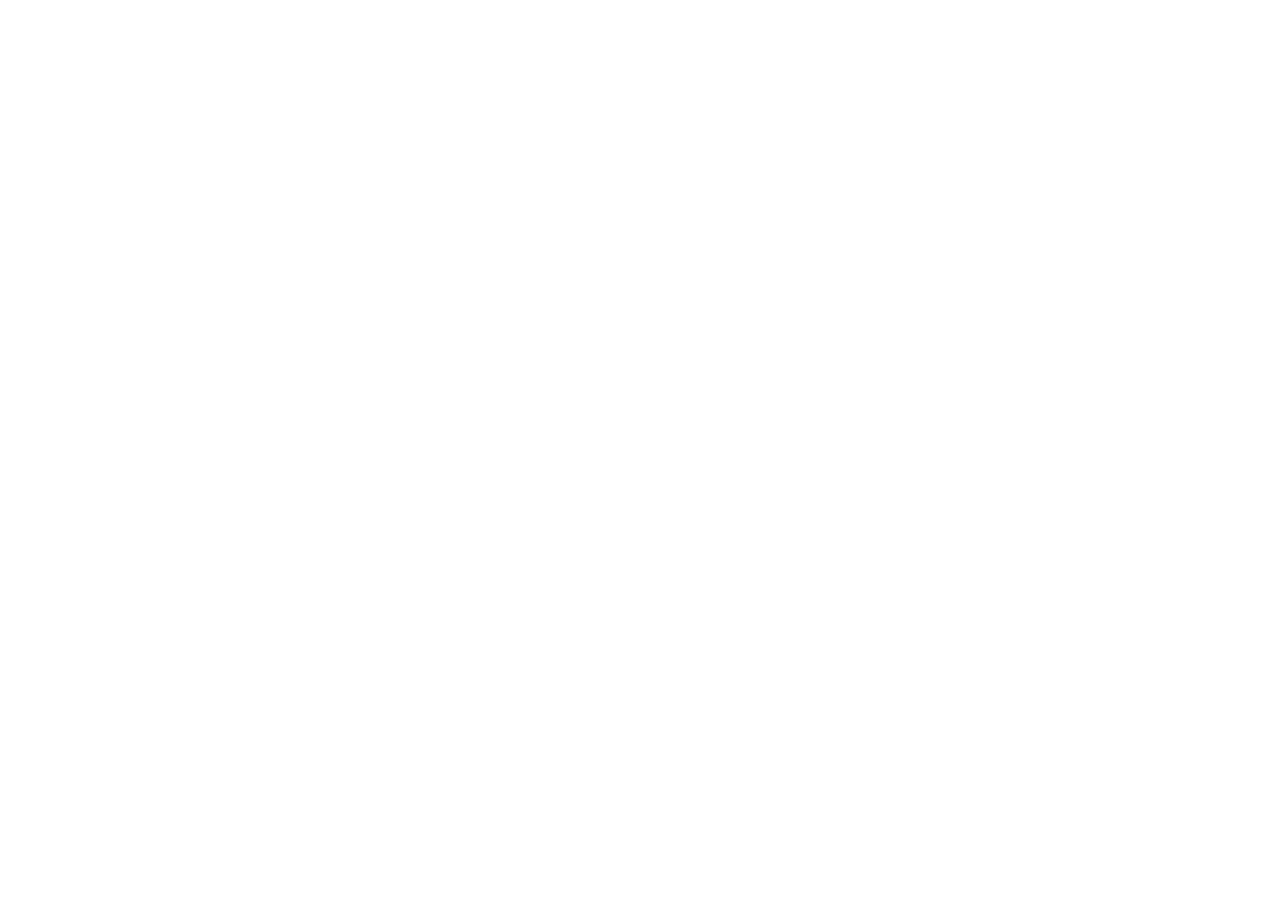
==== home.html @ 01692dbe "backend of tic tac toe game, with some css and html. add 2 players, play against one another, winner" ====
<!DOCTYPE html>
<html lang="en">
<head>
    <meta charset="UTF-8">
    <meta http-equiv="X-UA-Compatible" content="IE=edge">
    <meta name="viewport" content="width=device-width, initial-scale=1.0">
    <link rel= "stylesheet" href= "style.css">
    <script src = "index.js" defer></script>
    <title>Document</title>
</head>
<body>
    
</body>
</html>
---- style.css ----
/* http://meyerweb.com/eric/tools/css/reset/ 
   v2.0 | 20110126
   License: none (public domain)
*/

html, body, div, span, applet, object, iframe,
h1, h2, h3, h4, h5, h6, p, blockquote, pre,
a, abbr, acronym, address, big, cite, code,
del, dfn, em, img, ins, kbd, q, s, samp,
small, strike, strong, sub, sup, tt, var,
b, u, i, center,
dl, dt, dd, ol, ul, li,
fieldset, form, label, legend,
table, caption, tbody, tfoot, thead, tr, th, td,
article, aside, canvas, details, embed, 
figure, figcaption, footer, header, hgroup, 
menu, nav, output, ruby, section, summary,
time, mark, audio, video {
	margin: 0;
	padding: 0;
	border: 0;
	font-size: 100%;
	font: inherit;
	vertical-align: baseline;
}
/* HTML5 display-role reset for older browsers */
article, aside, details, figcaption, figure, 
footer, header, hgroup, menu, nav, section {
	display: block;
}
body {
	line-height: 1;
    height:100vh;
    width:100vw;
}
ol, ul {
	list-style: none;
}
blockquote, q {
	quotes: none;
}
blockquote:before, blockquote:after,
q:before, q:after {
	content: '';
	content: none;
}
table {
	border-collapse: collapse;
	border-spacing: 0;
}
.playerContainer {
	display:flex;
	height:100vh;
	justify-content:center;
	align-items:center;
	gap:25px;

}

#gameBoard {
    display:grid;
    width:500px;
    height:500px;
    background-color:blue;
    
}

#p1Card, #p2Card {
	display:flex;
	background-color:lightskyblue;
	width:200px;
	height:400px;
}

.modal {
	position: fixed;
    left: 0;
    top: 0;
    width: 100%; /*take up entire screen*/
    height: 100%;/*take up entire screen*/
    background-color: rgba(0, 0, 0, 0.5);
    opacity: 0;
    visibility: hidden; /*Won't appear until triggered by event*/
    transform: scale(1.1);
    transition: visibility 0s linear 0.25s, opacity 0.25s 0s, transform 0.25s;
}

.modal-content {
    position: absolute;
    top: 50%;/*position in center of screen */
    left: 50%;
    transform: translate(-50%, -50%);
    background-color: white;
    padding: 1rem 1.5rem;
    width: 24rem;
    border-radius: 0.5rem;
}
#close {
    float: right;
    width: 1.5rem;
    line-height: 1.5rem;
    text-align: center;
    cursor: pointer;
    border-radius: 0.25rem;
    background-color: lightgray;
}

#close:hover {
    background-color: darkgray;
}

.show-modal {
    opacity: 1;
    visibility: visible;
    transform: scale(1.0);
    transition: visibility 0s linear 0s, opacity 0.25s 0s, transform 0.25s;
}
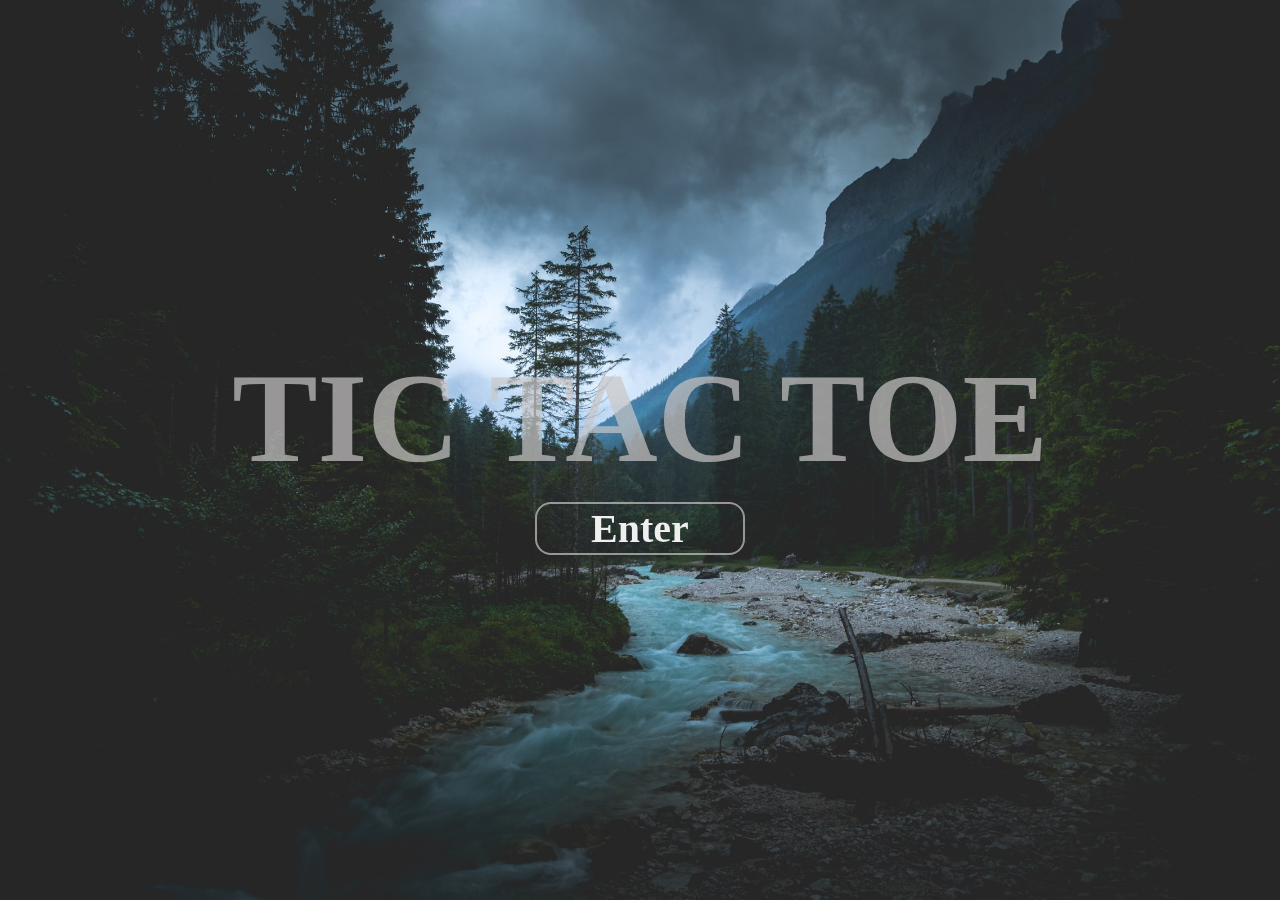
==== commit 92705bc0: "completed CSS and HTML. Added a modal to the JS, and a notification for a tie." ====
--- a/home.html
+++ b/home.html
@@ -9,6 +9,9 @@
     <title>Document</title>
 </head>
 <body>
-    
+   <div class = "transparent">
+       <div class=homeText>TIC TAC TOE</div>
+       <button id="enter" onclick="location.href='players.html';">Enter</button>
+   </div>
 </body>
 </html>--- a/style.css
+++ b/style.css
@@ -28,11 +28,19 @@
 footer, header, hgroup, menu, nav, section {
 	display: block;
 }
+@import url('https://fonts.googleapis.com/css?family=Cairo');
 body {
-	line-height: 1;
+	
     height:100vh;
     width:100vw;
-}
+	background-image: url('images/background.jpg');
+	background-size:cover;
+	background-position:center,bottom;
+    overflow:hidden;
+    font-family:"Cairo";
+	
+}
+
 ol, ul {
 	list-style: none;
 }
@@ -48,28 +56,47 @@
 	border-collapse: collapse;
 	border-spacing: 0;
 }
-.playerContainer {
+.gameBoardContainer {
 	display:flex;
+    flex-direction:column;
 	height:100vh;
+    width:100vw;
 	justify-content:center;
 	align-items:center;
 	gap:25px;
 
+
+}
+.dataPlayers {
+    display:flex;
 }
 
 #gameBoard {
     display:grid;
     width:500px;
     height:500px;
-    background-color:blue;
-    
+    background-color: rgba(0,0,0,0.2);
+    grid-column:2/5;
+    
+    
+}
+.dataPlayers {
+    display:flex;
+    align-items:center;
 }
 
 #p1Card, #p2Card {
 	display:flex;
-	background-color:lightskyblue;
+    flex-direction:column;
+    align-items:center;
+    justify-content:center;
+	background-color:rgba(0,0,0,0.5);
 	width:200px;
-	height:400px;
+	height:300px;
+    border-radius:1rem;
+    margin:20px;
+    
+   
 }
 
 .modal {
@@ -115,3 +142,183 @@
     transform: scale(1.0);
     transition: visibility 0s linear 0s, opacity 0.25s 0s, transform 0.25s;
 }
+#playerContainer{
+	background-color:rgb(20, 18, 18);
+    opacity:.8;
+	height:400px;
+	width:300px;
+    display:grid;
+    grid-template-columns:1fr 3fr 1fr;
+    grid-template-rows:4fr 1fr;
+    justify-content:center;
+    border-radius:1rem;
+    border:4px solid rgb(0, 9, 12);
+    margin-top:20px;
+    justify-items:center;
+
+}
+
+
+
+canvas {
+	position:absolute;
+	background:black;
+	top:0;
+	left:0;
+}
+#pSelectionContainer {
+    display:flex;
+    flex-direction:column;
+    justify-content:center;
+    align-items:center;
+    height:100vh;
+    width:100vw;
+}
+
+h1{
+    font-size:4rem;
+    background-image: url(https://media.giphy.com/media/GFXNdR1tuMopi/giphy.gif); 
+    background-size: cover;
+    color: transparent;
+    -moz-background-clip: text;
+        background-clip:text;
+    -webkit-background-clip: text;
+    font-family: "Cairo";
+    letter-spacing:1px;
+    font-weight:700;
+    margin-bottom:50px;
+}
+
+h2{
+    
+        font-size:4rem;
+        background-image: url(https://media.giphy.com/media/13ZEwDgIZtK1y/giphy.gif);
+        background-size: cover;
+        color: transparent;
+        -moz-background-clip: text;
+            background-clip:text;
+        -webkit-background-clip: text;
+        font-family: "Cairo";
+        letter-spacing:1px;
+        font-weight:700;
+        margin-top:20px;
+       
+}
+form {
+    display:flex;
+    flex-direction:column;
+}
+input {
+    width:100px;
+    height:200px;
+    border-radius:1rem;
+    margin-top:10px;
+    border:0;
+    outline:0;
+    background-color:rgb(20, 18, 18);
+    opacity:.8;
+    font-size:1.5rem;
+    color:white;
+}
+input:focus{
+    outline:none!important;
+}
+  
+#playerSelection1, #playerSelection2 {
+    width:100px;
+    height:200px;
+    display:flex;
+    flex-direction:column;
+    margin-left:30px;
+    margin-right:30px;
+    gap:10px;
+    font-family:"Cairo";
+}
+#p1Name, #p2Name {
+    animation: MoveUpDown 1s linear infinite;
+    margin-top:40px;
+    color:white;
+    font-weight: 300;
+
+}
+#p1Display, #p2Display {
+    font-family: "Cairo";
+    font-size:1.5rem;
+    margin-top:20px;
+    color:rgba(167, 163, 163, 0.5);
+}
+#p1Name:hover , #p2Name:hover{
+color:white;
+}
+@keyframes MoveUpDown {
+    0%, 100% {
+      transform: translateY(0px);
+    }
+    50% {
+      transform: translateY(-10px);
+    }}
+#btn{
+    border-radius:1rem;
+    border:2px solid rgb(0, 9, 12);
+    height:200px;
+    font-size:2rem;
+    margin-bottom:10px;
+    width:200px;
+    height:50px;
+    line-height:25px;
+    grid-column:1/3;
+    color:rgba(201, 198, 198);
+    background-image:linear-gradient(to right, #3da5c4, rgb(0, 0, 0));
+    opacity:8;
+    font-family: "Cairo";
+    letter-spacing:1px;
+    font-weight:500;
+  
+}
+#btn:hover {
+    background-image:linear-gradient(to right, #3da5c4, rgb(0, 0, 0));
+    color:black;
+    border:2px solid rgba(201, 198, 198)
+}
+#p1score, #p2score {
+    font-size:1.8rem;
+    font-family:"Cairo";
+    font-weight:700;
+    color:#3da5c4;
+   
+}
+#right , #left {
+    display:flex;
+    flex-direction:column;
+    align-items:center;
+}
+.transparent {
+    height:100vh;
+    width:100vw;
+  display:flex;
+  flex-direction:column;
+  justify-content:center;
+  align-items:center;
+}
+.homeText {
+    font-family:"cairo";
+    font-size:8rem;
+    font-weight:900;
+    color:rgba(201, 198, 198, 0.7);
+    
+}
+#enter {
+    background-image: url(https://media.giphy.com/media/xT9GEDhzERbjDD15O8/giphy.gif); 
+    background-size: cover;
+    color: transparent;
+    -moz-background-clip: text;
+        background-clip:text;
+    -webkit-background-clip: text;
+    font-family: "Cairo";
+    width:210px;
+    font-size:2.5em;
+    margin-top:10px;
+    border-radius: 1rem;
+    font-weight:700;
+    border:2px solid rgba(201, 198, 198, 0.7)
+}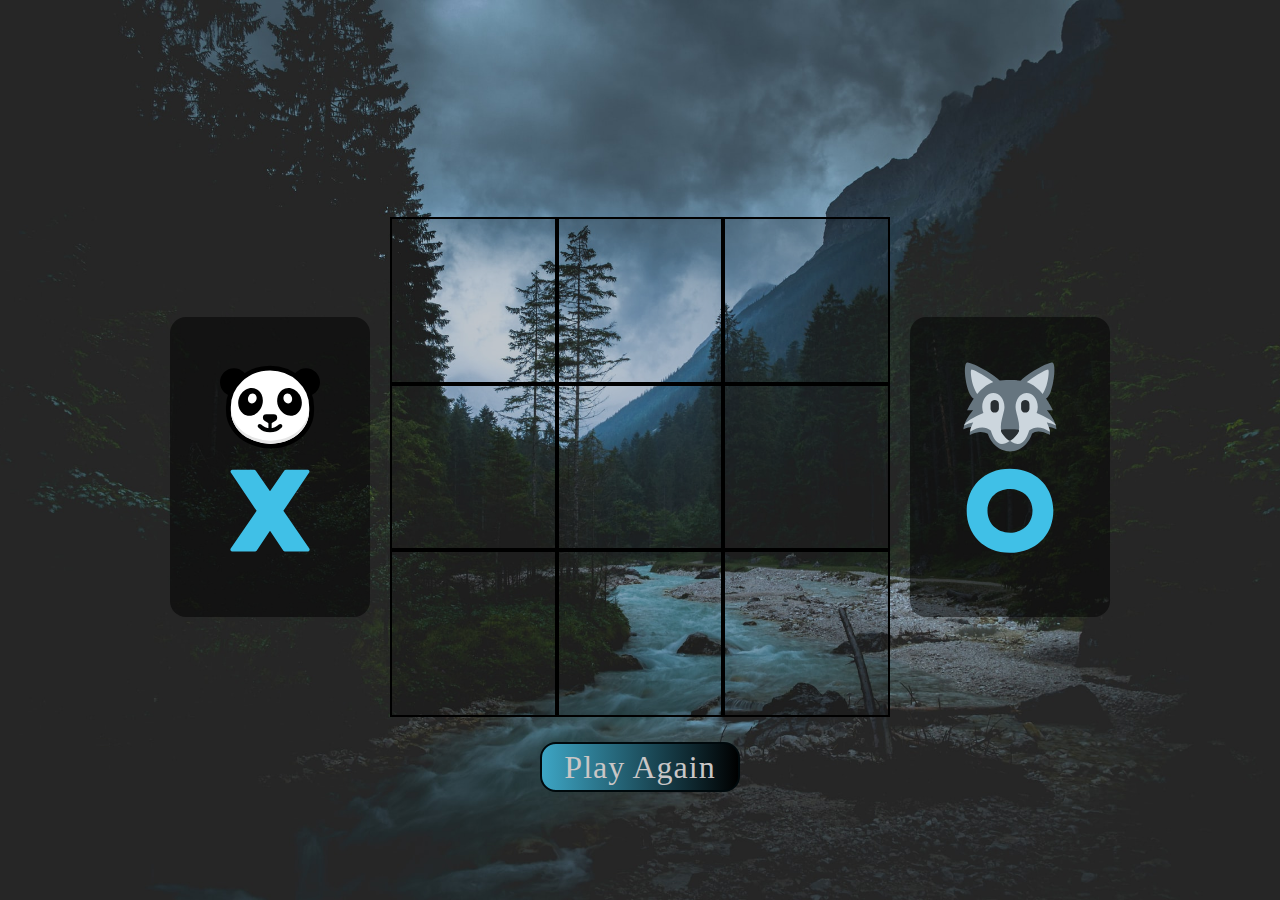
==== commit e14bacc9: "switched the file names around." ====
--- a/home.html
+++ b/home.html
@@ -1,3 +1,4 @@
+
 <!DOCTYPE html>
 <html lang="en">
 <head>
@@ -8,10 +9,46 @@
     <script src = "index.js" defer></script>
     <title>Document</title>
 </head>
-<body>
-   <div class = "transparent">
-       <div class=homeText>TIC TAC TOE</div>
-       <button id="enter" onclick="location.href='players.html';">Enter</button>
+<body onload = "createGameBoard(), score()" >
+    
+    <div class = "gameBoardContainer">
+        <h2 id="game">TIC TAC TOE</h2>
+        
+<div class = "dataPlayers">
+        
+ <!--player 1 display-->
+        <div id= "left">
+            <div id ="p1Card">
+                <img src="images/panda.svg" width="100px" height="100px">
+                <img src="images/X.svg"width="100px" height="100px">
+                 <div id="p1Display"></div> 
+                </div>
+            <div id= "p1score"></div>
+           
+       </div>
+<!--Gameboard-->
+        <div id = "gameBoard"> </div>
+<!--Player 2 display-->
+        <div id= "right">
+            <div id = "p2Card">
+                <img src = "images/wolf.svg" width="100px" height="100px">
+                 <img src ="images/O.svg" width="100px" height="100px">
+                <div id= "p2Display"></div>
+            </div>
+             <div id= "p2score"></div>
+         </div>
+        </div>
+        <button id="btn">Play Again</button>
+    
+        <!--popup modal-->
+        
+        <div class= "modal" >
+            <div class= "modal-content">
+                <span id="close">&times;</span>
+                <p id="pop-up"></p>
+                
+            </div>
+        </div>
    </div>
 </body>
 </html>